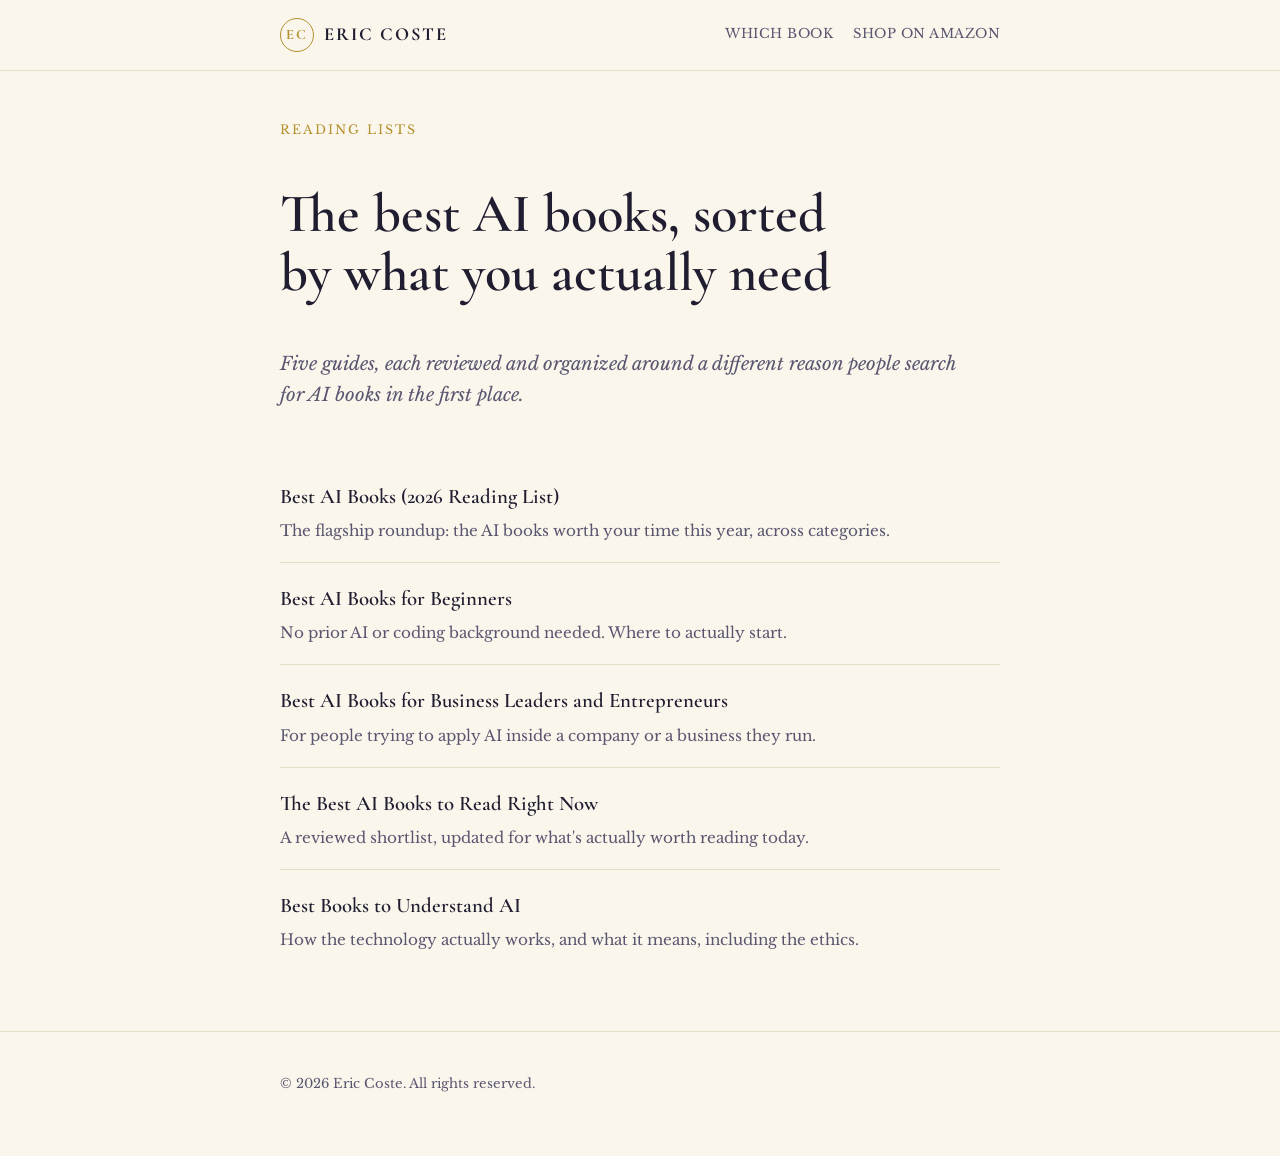
==== articles/index.html @ 6c3c331a "Initial site: book hub, which-book quiz, and AI-books reading lists Static site with home hub linkin" ====
<!doctype html>
<html lang="en">
<head>
<meta charset="utf-8">
<meta name="viewport" content="width=device-width, initial-scale=1">
<title>AI Book Reading Lists</title>
<meta name="description" content="Curated, reviewed reading lists of the best AI books: overall picks, beginner guides, business reads, and books for understanding how AI actually works.">
<link rel="canonical" href="https://booksbyericcoste.com/articles/index.html">
<link rel="stylesheet" href="https://fonts.googleapis.com/css2?family=Cormorant+Garamond:wght@500;600;700&family=Libre+Baskerville:ital,wght@0,400;0,700;1,400&display=swap">
<link rel="icon" type="image/svg+xml" href="../favicon.svg">
<link rel="stylesheet" href="../styles.css">
</head>
<body>

<header class="site-header">
  <div class="wrap row">
    <a href="../index.html" class="brand"><span class="monogram">EC</span> Eric Coste</a>
    <nav class="main-nav">
      <a href="../which-book.html">Which Book</a>
      <a href="https://www.amazon.com/s?k=Eric+Coste+books&tag=ericcoste-20" target="_blank" rel="noopener">Shop on Amazon</a>
    </nav>
  </div>
</header>

<main class="wrap">
  <section class="hero">
    <span class="eyebrow">Reading Lists</span>
    <h1>The best AI books, sorted by what you actually need</h1>
    <p class="lede">Five guides, each reviewed and organized around a different reason people search for AI books in the first place.</p>
  </section>

  <a href="best-ai-books.html" class="article-index-link">
    <h3>Best AI Books (2026 Reading List)</h3>
    <p>The flagship roundup: the AI books worth your time this year, across categories.</p>
  </a>
  <a href="best-ai-books-for-beginners.html" class="article-index-link">
    <h3>Best AI Books for Beginners</h3>
    <p>No prior AI or coding background needed. Where to actually start.</p>
  </a>
  <a href="best-ai-books-for-business.html" class="article-index-link">
    <h3>Best AI Books for Business Leaders and Entrepreneurs</h3>
    <p>For people trying to apply AI inside a company or a business they run.</p>
  </a>
  <a href="best-ai-books-to-read.html" class="article-index-link">
    <h3>The Best AI Books to Read Right Now</h3>
    <p>A reviewed shortlist, updated for what's actually worth reading today.</p>
  </a>
  <a href="best-books-to-understand-ai.html" class="article-index-link">
    <h3>Best Books to Understand AI</h3>
    <p>How the technology actually works, and what it means, including the ethics.</p>
  </a>
</main>

<footer class="site-footer">
  <div class="wrap">
    <p>&copy; <span id="yr"></span> Eric Coste. All rights reserved.</p>
  </div>
</footer>
<script>document.getElementById('yr').textContent = new Date().getFullYear();</script>
</body>
</html>
---- styles.css ----
/* Eric Coste Reading Room — shared stylesheet
   Layout concept: a bookshelf catalog — numbered, spine-like entry cards
   stacked in a single reading column, divided by thin gold rules. */

:root {
  --paper: #FAF6EC;
  --paper-elev: #FFFFFF;
  --ink: #201D30;
  --ink-soft: #5B5670;
  --gold: #B3902F;
  --gold-soft: #E7D9B0;
  --rule: #E4DCC4;
  --shadow: 0 10px 30px rgba(32,29,48,0.08);
  color-scheme: light;
}

@media (prefers-color-scheme: dark) {
  :root:not([data-theme="light"]) {
    --paper: #15131F;
    --paper-elev: #1D1A2B;
    --ink: #EFEBDE;
    --ink-soft: #A9A3BE;
    --gold: #D8BB6C;
    --gold-soft: #4A4130;
    --rule: #332E44;
    --shadow: 0 10px 30px rgba(0,0,0,0.4);
    color-scheme: dark;
  }
}
:root[data-theme="dark"] {
  --paper: #15131F;
  --paper-elev: #1D1A2B;
  --ink: #EFEBDE;
  --ink-soft: #A9A3BE;
  --gold: #D8BB6C;
  --gold-soft: #4A4130;
  --rule: #332E44;
  --shadow: 0 10px 30px rgba(0,0,0,0.4);
  color-scheme: dark;
}

* { box-sizing: border-box; }
html, body { margin: 0; padding: 0; }
body {
  background: var(--paper);
  color: var(--ink);
  font-family: 'Libre Baskerville', Georgia, 'Times New Roman', serif;
  font-size: 17px;
  line-height: 1.7;
}
h1, h2, h3, .display {
  font-family: 'Cormorant Garamond', Georgia, serif;
  font-weight: 600;
  text-wrap: balance;
  color: var(--ink);
}
h1 { font-size: clamp(2.2rem, 5vw, 3.4rem); line-height: 1.08; }
h2 { font-size: clamp(1.5rem, 3.2vw, 2.1rem); margin: 0 0 0.6em; }
h3 { font-size: 1.3rem; margin: 0 0 0.3em; }
a { color: var(--gold); }
img { max-width: 100%; display: block; }

.wrap {
  max-width: 760px;
  margin: 0 auto;
  padding-inline: 20px;
}

/* Header */
.site-header {
  border-bottom: 1px solid var(--rule);
  padding-block: 18px;
}
.site-header .row {
  display: flex;
  align-items: center;
  justify-content: space-between;
  gap: 16px;
  flex-wrap: wrap;
}
.brand {
  display: flex;
  align-items: center;
  gap: 10px;
  text-decoration: none;
  font-family: 'Cormorant Garamond', serif;
  font-weight: 700;
  font-size: 1.15rem;
  letter-spacing: 2px;
  color: var(--ink);
  text-transform: uppercase;
}
.brand .monogram {
  width: 34px; height: 34px;
  border-radius: 50%;
  border: 1.5px solid var(--gold);
  color: var(--gold);
  display: flex; align-items: center; justify-content: center;
  font-size: 0.9rem;
  font-weight: 700;
  flex-shrink: 0;
}
nav.main-nav {
  display: flex;
  gap: 20px;
  flex-wrap: wrap;
  font-family: 'Libre Baskerville', serif;
  font-size: 0.82rem;
  letter-spacing: 0.5px;
  text-transform: uppercase;
}
nav.main-nav a {
  color: var(--ink-soft);
  text-decoration: none;
  border-bottom: 1px solid transparent;
}
nav.main-nav a:hover { color: var(--gold); border-color: var(--gold); }

/* Eyebrow / label */
.eyebrow {
  font-family: 'Libre Baskerville', serif;
  font-size: 0.78rem;
  letter-spacing: 2px;
  text-transform: uppercase;
  color: var(--gold);
  margin-bottom: 10px;
  display: block;
}

/* Hero */
.hero { padding-block: 48px 32px; }
.hero p.lede {
  font-size: 1.15rem;
  color: var(--ink-soft);
  max-width: 58ch;
  font-style: italic;
}

/* Rule divider */
.rule {
  border: none;
  border-top: 1px solid var(--rule);
  margin: 40px 0;
}

/* Catalog entry card */
.entry {
  display: grid;
  grid-template-columns: 44px 1fr;
  gap: 16px;
  padding-block: 26px;
  border-top: 1px solid var(--rule);
}
.entry:first-of-type { border-top: none; }
.entry .num {
  font-family: 'Cormorant Garamond', serif;
  font-size: 1.6rem;
  color: var(--gold);
  font-weight: 600;
  line-height: 1.4;
}
.entry h3 { margin-bottom: 2px; }
.entry .byline {
  font-size: 0.88rem;
  color: var(--ink-soft);
  font-style: italic;
  margin-bottom: 10px;
}
.entry p { margin: 0 0 12px; }
.entry .tags {
  display: flex; flex-wrap: wrap; gap: 8px;
  margin-bottom: 12px;
}
.entry .tag {
  font-size: 0.72rem;
  letter-spacing: 0.5px;
  text-transform: uppercase;
  color: var(--gold);
  background: var(--gold-soft);
  padding: 3px 9px;
  border-radius: 999px;
}

/* Buttons */
.btn {
  display: inline-block;
  font-family: 'Libre Baskerville', serif;
  font-size: 0.85rem;
  letter-spacing: 0.5px;
  text-decoration: none;
  padding: 10px 20px;
  border-radius: 6px;
  border: 1.5px solid var(--gold);
  color: var(--gold);
  background: transparent;
}
.btn.solid {
  background: var(--gold);
  color: var(--paper-elev);
  border-color: var(--gold);
}
.btn:hover { opacity: 0.85; }

/* Cards (books, which-book) */
.card {
  background: var(--paper-elev);
  border: 1px solid var(--rule);
  border-radius: 12px;
  padding: 28px;
  box-shadow: var(--shadow);
}
.grid-2 {
  display: grid;
  grid-template-columns: 1fr 1fr;
  gap: 20px;
}
@media (max-width: 640px) {
  .grid-2 { grid-template-columns: 1fr; }
  .entry { grid-template-columns: 30px 1fr; }
}

/* FAQ */
.faq dt {
  font-family: 'Cormorant Garamond', serif;
  font-weight: 700;
  font-size: 1.15rem;
  margin-top: 22px;
}
.faq dd {
  margin: 6px 0 0;
  color: var(--ink-soft);
}

/* Footer */
footer.site-footer {
  border-top: 1px solid var(--rule);
  margin-top: 60px;
  padding-block: 28px 48px;
  font-size: 0.82rem;
  color: var(--ink-soft);
}
footer.site-footer a { color: var(--ink-soft); }

.disclosure {
  font-size: 0.78rem;
  color: var(--ink-soft);
  border-left: 2px solid var(--gold-soft);
  padding-left: 12px;
  margin-block: 24px;
}

.article-index-link {
  display: block;
  padding-block: 18px;
  border-top: 1px solid var(--rule);
  text-decoration: none;
}
.article-index-link:first-of-type { border-top: none; }
.article-index-link h3 { color: var(--ink); margin-bottom: 4px; }
.article-index-link p { color: var(--ink-soft); margin: 0; font-size: 0.95rem; }
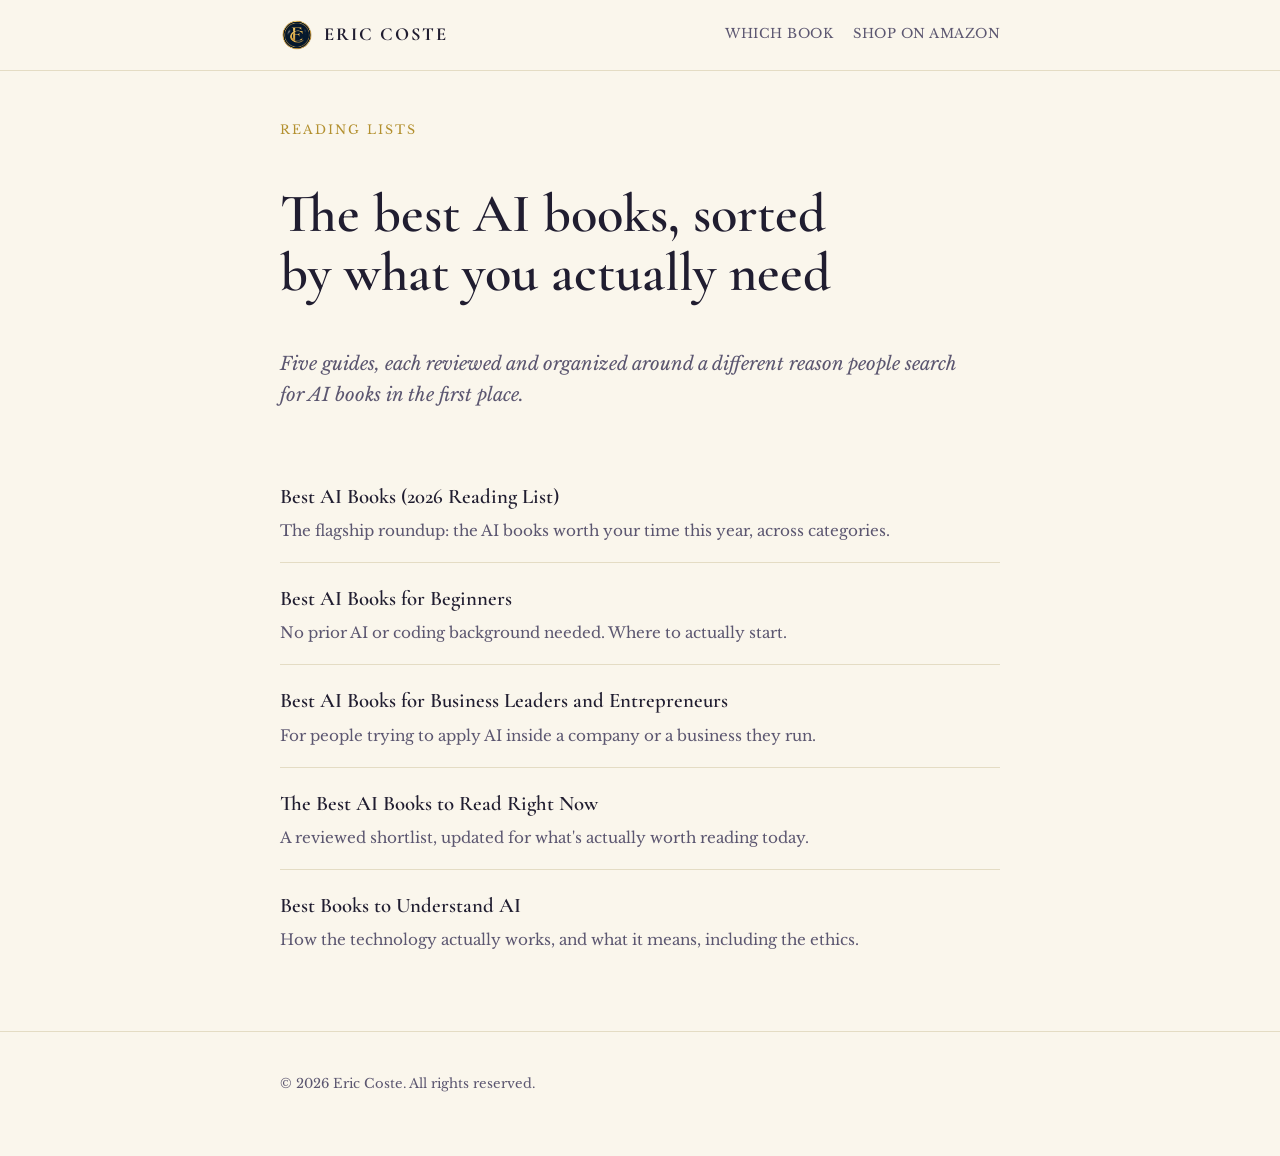
==== commit 4158fccc: "Replace text monogram with the real Eric Coste logo, fill in missing OG/Twitter tags Swaps the place" ====
--- a/articles/index.html
+++ b/articles/index.html
@@ -5,19 +5,29 @@
 <meta name="viewport" content="width=device-width, initial-scale=1">
 <title>AI Book Reading Lists</title>
 <meta name="description" content="Curated, reviewed reading lists of the best AI books: overall picks, beginner guides, business reads, and books for understanding how AI actually works.">
-<link rel="canonical" href="https://booksbyericcoste.com/articles/index.html">
+<link rel="canonical" href="https://books.ericcoste.com/articles/index.html">
+<meta property="og:type" content="website">
+<meta property="og:title" content="AI Book Reading Lists">
+<meta property="og:description" content="Curated, reviewed reading lists of the best AI books: overall picks, beginner guides, business reads, and books for understanding how AI actually works.">
+<meta property="og:url" content="https://books.ericcoste.com/articles/index.html">
+<meta property="og:image" content="https://books.ericcoste.com/logo.png">
+<meta name="twitter:card" content="summary">
+<meta name="twitter:title" content="AI Book Reading Lists">
+<meta name="twitter:description" content="Curated, reviewed reading lists of the best AI books: overall picks, beginner guides, business reads, and books for understanding how AI actually works.">
+<meta name="twitter:image" content="https://books.ericcoste.com/logo.png">
 <link rel="stylesheet" href="https://fonts.googleapis.com/css2?family=Cormorant+Garamond:wght@500;600;700&family=Libre+Baskerville:ital,wght@0,400;0,700;1,400&display=swap">
-<link rel="icon" type="image/svg+xml" href="../favicon.svg">
+<link rel="icon" type="image/png" href="../favicon-32.png">
+<link rel="apple-touch-icon" href="../apple-touch-icon.png">
 <link rel="stylesheet" href="../styles.css">
 </head>
 <body>
 
 <header class="site-header">
   <div class="wrap row">
-    <a href="../index.html" class="brand"><span class="monogram">EC</span> Eric Coste</a>
+    <a href="../index.html" class="brand"><img src="../logo.png" alt="Eric Coste" class="monogram"> Eric Coste</a>
     <nav class="main-nav">
       <a href="../which-book.html">Which Book</a>
-      <a href="https://www.amazon.com/s?k=Eric+Coste+books&tag=ericcoste-20" target="_blank" rel="noopener">Shop on Amazon</a>
+      <a href="https://www.amazon.com/stores/author/B0HL2NZF9F/allbooks?tag=ericcoste-20" target="_blank" rel="noopener">Shop on Amazon</a>
     </nav>
   </div>
 </header>
--- a/styles.css
+++ b/styles.css
@@ -93,12 +93,8 @@
 .brand .monogram {
   width: 34px; height: 34px;
   border-radius: 50%;
-  border: 1.5px solid var(--gold);
-  color: var(--gold);
-  display: flex; align-items: center; justify-content: center;
-  font-size: 0.9rem;
-  font-weight: 700;
   flex-shrink: 0;
+  object-fit: cover;
 }
 nav.main-nav {
   display: flex;
